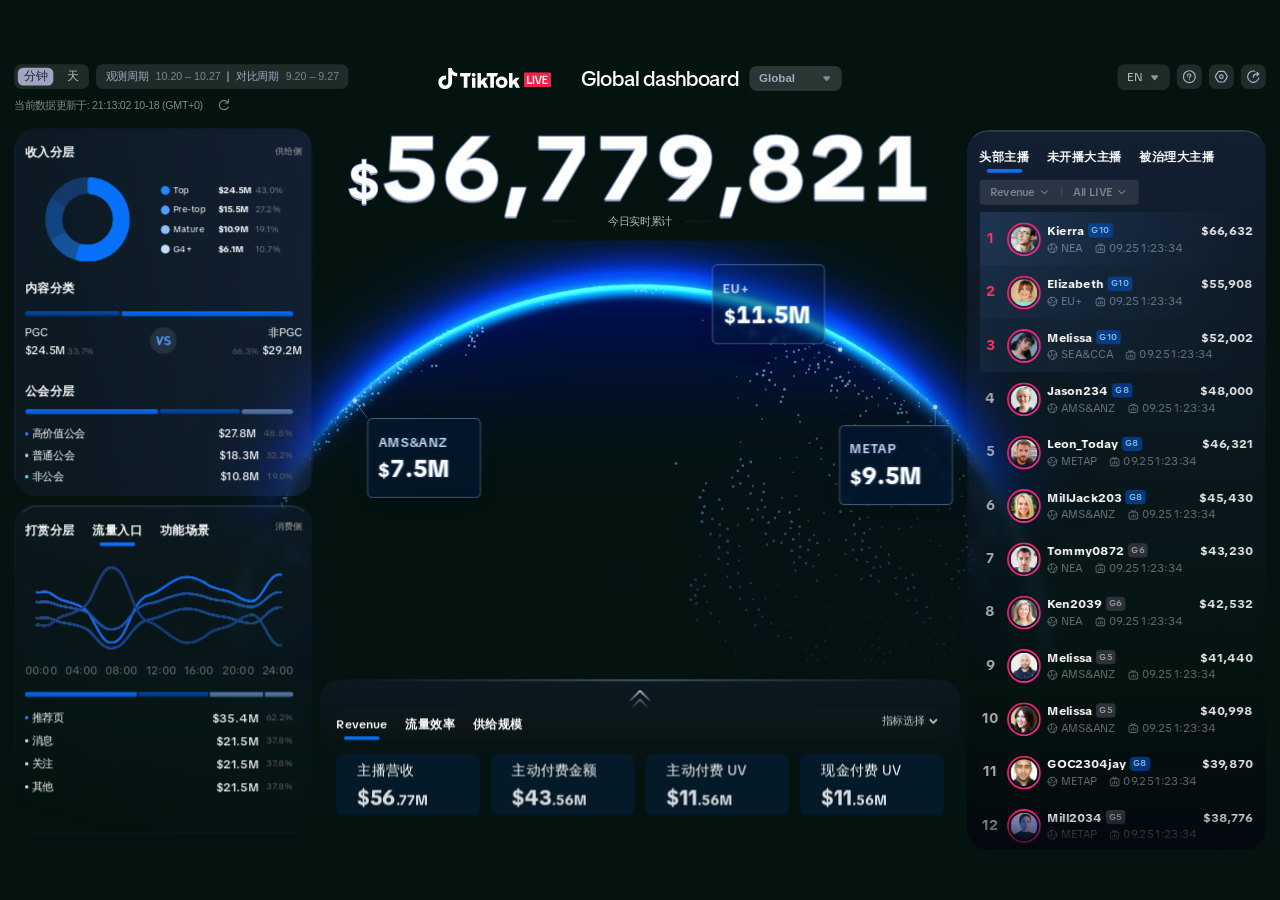
==== index.html @ e57d12c2 "Synchronize globe reveal and animate live demo revenue" ====
<!doctype html>
<html lang="zh-CN">
<head>
<meta charset="utf-8"><meta name="viewport" content="width=device-width, initial-scale=1">
<meta name="theme-color" content="#060613">
<title>TikTok LIVE · Global dashboard</title>
<link rel="icon" href="data:,">
<link rel="stylesheet" href="dashboard.css?v=20261103-synced-revenue">
<script src="dashboard.js?v=20261103-synced-revenue" type="module"></script>
</head>
<body>
<main class="dashboard" id="dashboard" aria-label="TikTok LIVE 全球数据看板">
<header class="header">
<div class="date-tools">
<div class="period-tools"><div class="period-toggle"><button id="minute-mode" aria-pressed="true">分钟</button><button id="day-mode" aria-pressed="false">天</button></div><button class="date-control" id="date-control" aria-haspopup="dialog"><span>观测周期</span><span id="date-label">10.20 – 10.27</span><i></i><span>对比周期</span><span>9.20 – 9.27</span></button></div>
<div class="update-line"><span id="update-time">当前数据更新于: 21:13:02 10-18 (GMT+0)</span><button class="icon-button tiny" id="refresh-data" aria-label="刷新数据"><span class="refresh-glyph" aria-hidden="true"></span></button></div>
</div>
<div class="headline">
<div class="brand-line"><div class="brand" aria-label="TikTok LIVE"><img src="assets/figma-nov02/new-39-302-46440.svg" alt="" class="tiktok-logo" ><img src="assets/figma-nov02/new-39-302-3f782.svg" alt="" class="live-logo" ></div><i class="brand-divider"></i><h1>Global dashboard</h1><label class="region-select"><select id="region-select" aria-label="选择区域"><option>Global</option><option>AMS&ANZ</option><option>EU+</option><option>METAP</option><option>NEA</option><option>SEA&CCA</option></select><img src="assets/figma/1-608-21f97.svg" alt="" class="" ></label></div>
<div class="total" aria-label="总营收 56,779,450 美元"><span>$</span><strong data-total="56779450">0</strong></div><div class="realtime-caption"><img src="assets/figma-nov02/new-39-302-7f5d8.svg" alt=""><span>今日实时累计</span><img src="assets/figma-nov02/new-39-302-db8d5.svg" alt=""></div>
</div>
<div class="utility-tools"><button class="language-control" id="language" aria-label="切换语言">EN <img src="assets/figma-nov02/new-39-3369-b4bae.svg" alt=""></button><button class="icon-button" id="help" aria-label="查看看板说明"><img src="assets/figma-nov03/2cccf.svg" alt="" class="" ></button><button class="icon-button" id="share" aria-label="复制看板链接"><img src="assets/figma-nov03/46aab.svg" alt="" class="" ></button><button class="icon-button" id="settings" aria-label="地球显示设置"><img src="assets/figma-nov03/266c3.svg" alt="" class="" ></button></div>
</header>
<div class="dashboard-grid">
<aside class="left-column" aria-label="分层分析">
<section class="panel supply-panel" data-node-id="1:1076"><span class="side-note">供给侧</span><h2>收入分层</h2><div class="income-chart"><div class="ring"><img src="assets/figma-nov03/a31c9.svg" alt="" class="" ></div><div class="categories"><div class="category"><i style="background:#2388ff"></i><span>Top</span><strong>$24.5M</strong><span>43.0%</span></div><div class="category"><i style="background:#4e9fff"></i><span>Pre-top</span><strong>$15.5M</strong><span>27.2%</span></div><div class="category"><i style="background:#8dc1ff"></i><span>Mature</span><strong>$10.9M</strong><span>19.1%</span></div><div class="category"><i style="background:#c3ddff"></i><span>G4+</span><strong>$6.1M</strong><span>10.7%</span></div></div></div>
<div class="content-breakdown"><h2>内容分类</h2><div class="segmented content-bar"><i></i><i></i></div><div class="comparison"><div><span>PGC</span><p>$24.5M <small>33.7%</small></p></div><img src="assets/figma-nov03/6683d.svg" alt="" class="" ><div><span>非PGC</span><p><small>66.3%</small> $29.2M</p></div></div></div>
<div class="guild-breakdown"><h2>公会分层</h2><div class="segmented guild-bar"><i></i><i></i><i></i></div><div class="guild-stats"><div class="stat-row"><span><img src="assets/figma-nov03/e75fb.svg" alt="" class="" >高价值公会</span><span class="stat-value">$27.8M<small>48.8%</small></span></div><div class="stat-row"><span><img src="assets/figma-nov03/9993c.svg" alt="" class="" >普通公会</span><span class="stat-value">$18.3M<small>32.2%</small></span></div><div class="stat-row"><span><img src="assets/figma-nov03/f47e8.svg" alt="" class="" >非公会</span><span class="stat-value">$10.8M<small>19.0%</small></span></div></div></div>
</section>
<section class="panel traffic-panel" data-node-id="1:1285"><span class="side-note">消费侧</span><div class="tabs traffic-tabs" role="tablist" aria-label="消费分析"><button role="tab" aria-selected="false" data-traffic="0">打赏分层</button><button role="tab" aria-selected="true" data-traffic="1">流量入口</button><button role="tab" aria-selected="false" data-traffic="2">功能场景</button></div>
<div class="traffic-chart" aria-label="24小时流量趋势图"><div class="graph" id="graph">
<img src="assets/figma-nov02/new-39-1814-03d12.svg" alt="" class="grid-line" style="left:0px;top:.18px"><img src="assets/figma-nov02/new-39-1814-03d12.svg" alt="" class="grid-line" style="left:46.48px;top:.18px"><img src="assets/figma-nov02/new-39-1814-03d12.svg" alt="" class="grid-line" style="left:92.57px;top:.18px"><img src="assets/figma-nov02/new-39-1814-03d12.svg" alt="" class="grid-line" style="left:139.02px;top:.18px"><img src="assets/figma-nov02/new-39-1814-03d12.svg" alt="" class="grid-line" style="left:185.51px;top:.18px"><img src="assets/figma-nov02/new-39-1814-03d12.svg" alt="" class="grid-line" style="left:231.55px;top:.18px"><img src="assets/figma-nov02/new-39-1814-03d12.svg" alt="" class="grid-line" style="left:277.76px;top:.18px">
<img src="assets/figma-nov02/new-39-1814-a35b5.svg" alt="" class="grid-line" style="left:.14px;top:99.35px"><img src="assets/figma-nov02/new-39-1814-38b4b.svg" alt="" class="grid-line" style="left:.30px;top:-.24px"><img src="assets/figma-nov02/new-39-1814-e1948.svg" alt="" class="grid-line" style="left:.19px;top:99.29px"><img src="assets/figma-nov02/new-39-1814-1f221.svg" alt="" class="grid-line" style="left:-.24px;top:.2px">
<img src="assets/figma-nov03/6ed51.svg" alt="" class="graph-line line-one" ><img src="assets/figma-nov03/38daf.svg" alt="" class="graph-line line-two" ><img src="assets/figma-nov03/3bfc9.svg" alt="" class="graph-line line-three" ><img src="assets/figma-nov03/fe7cb.svg" alt="" class="graph-line line-four" >
</div><div class="timeline"><span>00:00</span><span>04:00</span><span>08:00</span><span>12:00</span><span>16:00</span><span>20:00</span><span>24:00</span></div></div>
<div class="segmented traffic-bar"><i></i><i></i><i></i><i></i></div><div class="traffic-stats" id="traffic-stats"><div class="stat-row"><span><img src="assets/figma-nov03/e75fb.svg" alt="" class="" >推荐页</span><span class="stat-value">$35.4M<small>62.2%</small></span></div><div class="stat-row"><span><img src="assets/figma-nov03/e396d.svg" alt="" class="" >消息</span><span class="stat-value">$21.5M<small>37.8%</small></span></div><div class="stat-row"><span><img src="assets/figma-nov03/e396d.svg" alt="" class="" >关注</span><span class="stat-value">$21.5M<small>37.8%</small></span></div><div class="stat-row"><span><img src="assets/figma-nov03/11b53.svg" alt="" class="" >其他</span><span class="stat-value">$21.5M<small>37.8%</small></span></div></div>
</section>
</aside>
<section class="center-column" aria-label="全球区域概览">
<div class="earth-stage"><iframe class="earth-frame" src="./earth-demo/demo.html?embed=dashboard&amp;v=20261103-synced-revenue" title="互动地球：悬停放大颗粒，拖动旋转，滚轮缩放，双击复位" loading="eager"></iframe></div>
<div class="region-panels" aria-label="地区营收"><svg class="region-guides" width="720" height="620" aria-hidden="true"></svg><button class="region-card" data-region="AMS&ANZ" aria-label="查看 AMS&ANZ 区域" aria-pressed="false" style="visibility:hidden;opacity:0"><span>AMS&ANZ</span><strong><small>$</small>7.5M</strong></button><button class="region-card" data-region="EU+" aria-label="查看 EU+ 区域" aria-pressed="false" style="visibility:hidden;opacity:0"><span>EU+</span><strong><small>$</small>11.5M</strong></button><button class="region-card" data-region="METAP" aria-label="查看 METAP 区域" aria-pressed="false" style="visibility:hidden;opacity:0"><span>METAP</span><strong><small>$</small>9.5M</strong></button><button class="region-card" data-region="NEA" aria-label="查看 NEA 区域" aria-pressed="false" style="visibility:hidden;opacity:0"><span>NEA</span><strong><small>$</small>10.5M</strong></button><button class="region-card" data-region="SEA&CCA" aria-label="查看 SEA&CCA 区域" aria-pressed="false" style="visibility:hidden;opacity:0"><span>SEA&CCA</span><strong><small>$</small>19.5M</strong></button></div>
<button class="expand-metrics" id="expand-metrics" aria-label="展开或收起指标" disabled aria-hidden="true"><img src="assets/figma-nov03/62e5d.svg" alt="" class="" ></button>
<section class="panel metrics-panel" data-node-id="1:2023"><div class="tabs metric-tabs" role="tablist" aria-label="核心指标"><button role="tab" aria-selected="true" data-metric="0">Revenue</button><button role="tab" aria-selected="false" data-metric="1">流量效率</button><button role="tab" aria-selected="false" data-metric="2">供给规模</button><select class="metric-picker" id="metric-picker" aria-label="指标选择"><option value="" selected disabled>指标选择</option><option value="0">Revenue</option><option value="1">流量效率</option><option value="2">供给规模</option></select></div><div class="metric-cards" id="metric-cards"></div></section>
</section>
<aside class="panel ranking-panel" aria-label="主播排行榜" data-node-id="1:664">
<div class="tabs ranking-tabs" role="tablist" aria-label="主播榜单"><button role="tab" aria-selected="true" data-ranking="0">头部主播</button><button role="tab" aria-selected="false" data-ranking="1">未开播大主播</button><button role="tab" aria-selected="false" data-ranking="2">被治理大主播</button></div>
<div class="ranking-filters"><label><select id="sort-select" aria-label="榜单排序"><option value="revenue">Revenue</option><option value="name">Name</option></select><img src="assets/figma/1-664-fbbeb.svg" alt="" class="" ></label><i></i><label><select id="live-select" aria-label="直播筛选"><option value="all">All LIVE</option><option value="nea">NEA</option><option value="eu">EU+</option></select><img src="assets/figma/1-664-fbbeb.svg" alt="" class="" ></label></div>
<div id="ranking-list" class="ranking-list"></div>
<nav class="pagination" aria-label="榜单分页"><span>共10页</span><button id="previous-page" aria-label="上一页"><img src="assets/figma/1-664-642f0.svg" alt="" class="" ></button><button data-page="1" aria-current="page">1</button><button data-page="2">2</button><span>...</span><button data-page="10">10</button><button id="next-page" aria-label="下一页"><img src="assets/figma/1-664-7ef53.svg" alt="" class="" ></button></nav>
</aside>
</div>
</main><dialog id="settings-dialog"><div class="dialog-heading"><h2>地球显示</h2><button data-close aria-label="关闭">×</button></div><label class="setting-row">保留轻薄云层<input type="checkbox" id="cloud-toggle"></label><label class="setting-row">自动旋转<input type="checkbox" id="spin-toggle" checked></label></dialog>
<dialog id="date-dialog"><form id="date-form"><div class="dialog-heading"><h2>选择日期</h2><button type="button" data-close aria-label="关闭">×</button></div><label>开始日期<input id="date-start" type="date" required></label><label>结束日期<input id="date-end" type="date" required></label><p id="date-error" role="alert"></p><div class="dialog-actions"><button type="button" id="today">Today</button><button type="submit">应用</button></div></form></dialog>
<dialog id="help-dialog"><div class="dialog-heading"><h2>Global dashboard</h2><button data-close aria-label="关闭">×</button></div><p>查看全球及各区域的营收、供给和消费分层数据。</p><p>可切换区域、日期、分析标签和主播榜单。中央地球支持拖动旋转、滚轮缩放，双击可复位。</p><p class="muted">当前为 Figma 演示数据。</p></dialog>
<div id="toast" role="status" aria-live="polite"></div>
</body></html>
---- dashboard.css ----
@font-face{font-family:TikTok;src:url('./assets/fonts/TikTokSans.ttf') format('truetype');font-weight:100 900;font-display:swap}
:root{color-scheme:dark;--bg:#060613;--text:#fff;--muted:rgba(255,255,255,.4);--blue:#2388ff;--accent:#9eccff;--panel-border:rgba(74,91,188,.35)}
*{box-sizing:border-box}body{margin:0;background:var(--bg);color:var(--text);font-family:TikTok,'PingFang SC',sans-serif;-webkit-font-smoothing:antialiased;overflow:hidden}button,select,input{font:inherit}button{border:0;padding:0;color:inherit;background:none;cursor:pointer}button,select{touch-action:manipulation}button:focus-visible,select:focus-visible,input:focus-visible{outline:2px solid var(--accent);outline-offset:4px}button:hover{filter:brightness(1.16)}img{display:block;max-width:none}h1,h2,p{margin:0}h2{font-family:'PingFang SC',sans-serif;font-size:14px;font-weight:600;line-height:28px}small{font-weight:400}.dashboard{position:absolute;width:1440px;height:900px;overflow:clip;transform-origin:top left;background:var(--bg)}
.light-rays{position:absolute;width:940px;height:607.952px;top:0;left:0;opacity:.3;filter:drop-shadow(0 2.139px 1.069px #0004);pointer-events:none;transform:scaleX(-1);transform-origin:470px center}.light-ellipse{position:absolute}.ellipse-one{left:-50.57px;top:-496.12px}.ellipse-two{left:339.93px;top:-407.77px}.ray-rotation{position:absolute;left:-426.65px;top:-2115.78px;width:3014.922px;height:3143.013px;display:flex;align-items:center;justify-content:center;mix-blend-mode:plus-lighter}.ray-star{width:2324.653px;height:2581.951px;transform:rotate(24.39deg)}.noise{position:absolute;inset:0;mix-blend-mode:soft-light;opacity:.4292;background:url('./assets/figma/1-573-a6f9c.png') 0 0/670.356px 223.452px}
.header{height:90px;position:relative;z-index:2}.date-tools{position:absolute;left:16px;top:16px;width:243px}.date-control{display:flex;align-items:center;gap:8px;background:#ffffff1a;border-radius:8px;padding:6px 11px;font-size:13px;line-height:16px;height:28px;font-family:'PingFang SC',sans-serif;font-weight:600}.date-control i{height:12px;width:1px;background:#b8c0cc}.update-line{display:flex;gap:4px;align-items:center;margin-top:8px;font-family:'PingFang SC',sans-serif;font-size:12px;color:var(--muted);height:20px;white-space:nowrap}.update-line>span{width:225px;letter-spacing:-.35px}.icon-button{display:grid;place-items:center;padding:6px;border-radius:8px;width:28px;height:28px;background:#0000000d}.icon-button.tiny{padding:0;width:14px;height:14px}.utility-tools{position:absolute;right:16px;top:16px;display:flex;gap:8px}.headline{position:absolute;left:423px;top:16px;width:594px}.brand-line{height:31px;display:flex;align-items:center;justify-content:center;gap:16px}.brand{position:relative;width:127.43px;height:24px;flex:none}.tiktok-logo{position:absolute;left:0;top:0}.live-logo{position:absolute;left:95.85px;top:5.94px}.brand-divider{height:20px;width:1px;background:#1d232e14}.brand-line h1{font-size:24px;letter-spacing:-.72px;font-weight:500;line-height:31px;white-space:nowrap}.region-select{position:relative;margin-left:-4px;height:28px;min-width:82px;background:#ffffff26;border-radius:8px}.region-select select{padding:6px 28px 6px 11px;width:100%;height:28px;color:#d8dcffb3;border:0;border-radius:8px;font-family:'PingFang SC',sans-serif;font-size:13px;font-weight:600;appearance:none;background:none;cursor:pointer}.region-select img{position:absolute;right:11px;top:8px;pointer-events:none}.region-select option,.ranking-filters option{background:#172039;color:white}.total{margin-top:27px;height:94px;display:flex;align-items:baseline;justify-content:center;white-space:nowrap;font-weight:750;letter-spacing:2px;line-height:112px;text-shadow:0 2px 0 #949fc5;-webkit-text-stroke:1.8px #617ec8;paint-order:stroke fill}.total>span{font-size:56px}.total strong{font-size:100px;font-weight:750}
.dashboard-grid{display:grid;grid-template-columns:336px 720px 336px;gap:8px;margin:0 16px;height:794px;position:relative;z-index:1}.left-column{display:flex;flex-direction:column;gap:8px;height:794px}.panel{border:2px solid var(--panel-border);border-radius:24px;background:linear-gradient(193.748deg,rgba(74,121,188,.2) 1.5384%,rgba(29,29,29,0) 101.3%);position:relative}.supply-panel{height:414px;flex:none;padding:10px}.side-note{position:absolute;right:10px;top:15px;font-family:'PingFang SC',sans-serif;font-size:10px;line-height:17px;color:#a5a5a5}.income-chart{height:102px;margin-top:12px;display:flex;align-items:center;justify-content:space-between;padding-left:20px;width:302px}.ring{width:102px;height:102px;display:grid;place-items:center}.categories{width:149px;display:flex;flex-direction:column;gap:10px}.category{display:flex;align-items:center;gap:4px;font-family:TikTok,sans-serif;font-size:10px;line-height:12px;color:#6d758f;white-space:nowrap}.category i{width:10px;height:10px;flex:none;border-radius:50%}.category>span:first-of-type{width:46px}.category strong{color:#fff;font-weight:700;width:38px;letter-spacing:-.1px}.content-breakdown{margin-top:12px;padding-bottom:12px}.segmented{height:6px;display:flex;gap:2px;overflow:hidden;border-radius:24px;width:302px}.segmented i{display:block;height:6px;flex:1}.content-bar{margin-top:12px}.content-bar i:first-child{flex:none;width:107px;background:linear-gradient(#c3ddff,#8dc1ff);box-shadow:inset 3px -2px 12.4px #ffffff5e;border-radius:24px}.content-bar i:last-child,.guild-bar i:first-child,.traffic-bar i:first-child{background:linear-gradient(#4e9fff,#2388ff)}.comparison{display:flex;justify-content:space-between;align-items:flex-start;margin-top:12px;font-family:'PingFang SC',sans-serif;font-size:12px;line-height:12px}.comparison>div:last-child{text-align:right}.comparison p{margin-top:8px;font-family:TikTok,sans-serif;font-weight:500}.comparison small{color:#5e5f66;font-size:10px}.comparison img{margin-top:0}.guild-breakdown{margin-top:12px}.guild-bar{margin-top:8px;mask-image:url('./assets/figma/1-1075-1b35f.svg');mask-repeat:no-repeat;mask-size:302px 6px}.guild-bar i{border-radius:16px}.guild-bar i:first-child{flex:none;width:150px}.guild-bar i:nth-child(2){flex:none;width:90px;background:#8dc1ff}.guild-bar i:last-child{background:linear-gradient(#c3ddff,#8dc1ff);box-shadow:inset 3px -2px 12.4px #ffffff5e}.guild-stats{margin-top:12px;display:flex;flex-direction:column;gap:12px;padding:4px 0}.stat-row{width:302px;display:flex;align-items:center;justify-content:space-between;font-size:12px;line-height:12px;font-family:'PingFang SC',sans-serif}.stat-row>span:first-child{display:flex;gap:4px;align-items:center}.stat-value{display:flex;align-items:center;gap:8px;font-family:TikTok,sans-serif;font-weight:500}.stat-value small{font-size:10px;line-height:10px;color:#5e5f66;min-width:31px;text-align:right}
.traffic-panel{flex:1;padding:10px;min-height:0}.tabs{display:flex;gap:20px;align-items:flex-start;height:36px}.tabs button{height:36px;position:relative;white-space:nowrap;font-family:'PingFang SC',sans-serif;font-size:14px;line-height:28px;font-weight:600}.tabs button[aria-selected=true]:after{content:'';position:absolute;bottom:0;height:4px;width:40px;border-radius:2px;background:#9eccff;left:50%;transform:translateX(-50%)}.traffic-chart{padding-top:20px;width:302px}.graph{position:relative;margin:0 12px;width:278px;height:100px}.graph img{position:absolute}.grid-line{opacity:.1}.line-one{left:-.31px;top:11px}.line-two{left:-.4px;top:31px}.line-three{left:-.4px;top:48px}.line-four{left:-.39px;top:3px;transform:scaleY(-1)}.timeline{display:flex;justify-content:space-between;margin-top:12px;font-size:12px;line-height:16px;color:#9c907f}.traffic-bar{margin-top:16px}.traffic-bar i:first-child{flex:none;width:126px}.traffic-bar i:nth-child(2){flex:none;width:78px;background:url('./assets/figma/1-1075-dd088.png') center/cover;box-shadow:inset 3px -2px 12.4px #ffffff5e}.traffic-bar i:nth-child(3){flex:none;width:60px;background:linear-gradient(#c3ddff,#8dc1ff)}.traffic-bar i:last-child{background:linear-gradient(#d5cdf6,#cdc4f4)}.traffic-stats{margin-top:12px;padding:4px 0;display:flex;flex-direction:column;gap:12px}.traffic-stats .stat-row{line-height:14px}.traffic-stats .stat-value{font-size:14px}
.center-column{position:relative;height:810px}
.earth-stage{position:absolute;inset:0 0 auto;height:607px;overflow:clip;isolation:isolate}
.earth-frame{position:absolute;left:-40px;top:44px;width:800px;height:760px;border:0;background:transparent;color-scheme:normal;mask-image:linear-gradient(180deg,#000 0%,#000 40%,rgba(0,0,0,.7) 54%,transparent 72%);-webkit-mask-image:linear-gradient(180deg,#000 0%,#000 40%,rgba(0,0,0,.7) 54%,transparent 72%)}
.expand-metrics{position:absolute;top:578px;left:348px;width:24px;height:24px;display:grid;place-items:center}.metrics-panel{position:absolute;left:0;top:607px;width:720px;height:203px;padding:24px 16px;background:rgba(29,29,29,.2);border-color:transparent;backdrop-filter:blur(6px);transition:height .2s,top .2s}/* Figma 1:2023: two linear gradient strokes, fading towards the bottom. */
.metrics-panel::before{content:'';position:absolute;inset:-2px;border-radius:inherit;padding:2px;background:linear-gradient(180deg,rgba(143,118,244,.2),rgba(143,118,244,0)),linear-gradient(174.4deg,rgba(74,121,188,.4) .718%,rgba(160,118,244,0) 74.186%);-webkit-mask:linear-gradient(#fff 0 0) content-box,linear-gradient(#fff 0 0);-webkit-mask-composite:xor;mask:linear-gradient(#fff 0 0) content-box,linear-gradient(#fff 0 0);mask-composite:exclude;pointer-events:none}
.metric-tabs{justify-content:center;gap:20px}.metric-tabs button:first-child{font-family:TikTok,sans-serif;font-weight:600}.metric-cards{display:grid;grid-template-columns:repeat(4,1fr);gap:12px;margin-top:12px}.metric-card{background:rgba(7,91,251,.1);border-radius:8px;height:69px;display:flex;flex-direction:column;gap:8px;padding:8px 24px;white-space:nowrap}.metric-label{font-size:16px;line-height:21px}.metric-value{font-weight:750;font-size:24px;line-height:24px;color:#ffffffd9}.metric-value small{font-size:16px;font-weight:750}.metrics-panel.expanded{top:503px;height:307px}.metrics-panel.expanded .metric-cards{grid-template-columns:repeat(2,1fr)}.center-column:has(.expanded) .expand-metrics{top:474px;transform:rotate(180deg)}
.ranking-panel{padding:14px;height:794px;border-color:var(--panel-border);background:linear-gradient(191.134deg,rgba(74,121,188,.2) .71195%,rgba(29,29,29,0) 96.166%);backdrop-filter:blur(6px)}.ranking-tabs{gap:20px}.ranking-filters{display:flex;align-items:center;background:rgba(35,136,255,.2);border-radius:4px;margin-top:8px;width:max-content;height:28px;padding:4px 12px;gap:12px}.ranking-filters label{position:relative;display:flex;align-items:center}.ranking-filters select{border:0;background:none;appearance:none;padding:0 18px 0 0;color:var(--muted);font-size:12px;font-weight:600;line-height:16px;height:20px;cursor:pointer}.ranking-filters label img{position:absolute;right:0;pointer-events:none;transform:rotate(90deg)}.ranking-filters>i{width:1px;height:12px;background:#ffffff26}.ranking-list{height:660px;margin-top:8px;overflow:hidden;border-radius:4px 0 0 0}.creator-row{height:60px;display:flex;align-items:center;gap:8px;position:relative;width:304px;text-align:left}.creator-row:nth-child(1){background:linear-gradient(90deg,rgba(74,121,188,.32),rgba(74,121,188,.25) 23.258%,rgba(74,121,188,0))}
.creator-row:nth-child(2){background:linear-gradient(90deg,rgba(74,121,188,.22),rgba(74,121,188,.17) 23.258%,rgba(74,121,188,0))}
.creator-row:nth-child(3){background:linear-gradient(90deg,rgba(74,121,188,.12),rgba(74,121,188,.09) 23.258%,rgba(74,121,188,0))}.creator-row:hover{background-color:#4a79bc15}.rank{width:24px;flex:none;text-align:center;font-size:16px;line-height:22px;font-weight:700;color:#a7b1c7}.creator-row:nth-child(-n+3) .rank{color:#fe2c55}.avatar{width:36px;height:36px;border-radius:50%;object-fit:cover;flex:none}.creator-info{flex:1;min-width:0}.creator-top{height:20px;display:flex;justify-content:space-between;gap:4px;align-items:center}.creator-name{display:flex;gap:4px;align-items:center;font-size:14px;font-weight:700;line-height:20px}.grade{background:#cde7fe;color:#0061d8;border-radius:4px;font-size:10px;font-weight:500;line-height:16px;padding:0 4px}.creator-revenue{font-size:14px;font-weight:700;line-height:20px;color:var(--muted);letter-spacing:.11px}.creator-meta{display:flex;align-items:center;gap:4px;margin-top:2px;font-size:12px;line-height:16px;color:var(--muted);white-space:nowrap}.creator-meta .live-icon{margin-left:10px}.pagination{display:flex;align-items:center;justify-content:flex-end;gap:8px;height:28px;margin-top:10px;font-size:14px;color:var(--muted);white-space:nowrap}.pagination>span:first-child{margin-right:0}.pagination>button,.pagination>span:not(:first-child){width:32px;height:28px;display:grid;place-items:center}.pagination>button[aria-current=page]{color:#1684ff;font-weight:700}.pagination>button:disabled{opacity:.35;cursor:default}
dialog{border:1px solid #4a79bc80;border-radius:20px;padding:24px;background:#10182b;color:#fff;width:400px;box-shadow:0 20px 100px #0009;font-size:14px}dialog::backdrop{background:#02030aaa;backdrop-filter:blur(8px)}.dialog-heading{display:flex;justify-content:space-between;align-items:center;margin-bottom:20px}.dialog-heading h2{font-size:20px}.dialog-heading button{font-size:28px;color:#ffffff80}.dialog-heading~p{line-height:1.8;margin-top:12px}.muted{color:var(--muted)}#date-form>label{display:flex;align-items:center;justify-content:space-between;margin:16px 0}input[type=date]{background:#ffffff0d;border:1px solid #ffffff20;border-radius:8px;padding:8px;color:#fff}.dialog-actions{display:flex;justify-content:flex-end;gap:12px;margin-top:24px}.dialog-actions button{border-radius:8px;padding:8px 18px;background:#ffffff12}.dialog-actions button[type=submit]{background:#2388ff}#date-error{color:#fe6685;font-size:12px}#toast{position:fixed;bottom:24px;left:50%;transform:translate(-50%,10px);background:#1c2a45;border:1px solid #4a79bc80;border-radius:12px;padding:12px 20px;font-size:14px;opacity:0;pointer-events:none;transition:.2s;z-index:20}#toast.visible{opacity:1;transform:translate(-50%,0)}@media(prefers-reduced-motion:reduce){*{transition:none!important}}
/* TikTok Text in the source is slightly wider than the bundled TikTok Sans. */
.total{margin-top:24px;font-weight:700;font-variation-settings:'wdth' 107,'wght' 700}
.total strong{font-weight:700}
.ring img{transform:translate(-1px,-1px)}
.guild-bar{margin-top:7px}

.region-panels{position:absolute;inset:0 0 auto;height:607px;pointer-events:none}
.region-card{position:absolute;pointer-events:auto;display:flex;flex-direction:column;justify-content:center;gap:6px;width:127.5px;height:90px;padding:14px 10px;text-align:left;border:1px solid rgba(125,173,224,.38);border-radius:7px;background:linear-gradient(135deg,rgba(9,38,73,.58),rgba(4,23,49,.72));backdrop-filter:blur(5px) saturate(1.2);box-shadow:inset 0 0 0 1px rgba(132,180,255,.035),0 4px 20px rgba(0,5,22,.14)}
.region-card>span{color:#d7eaff;font-size:15px;line-height:20px;font-weight:600;white-space:nowrap;text-shadow:0 0 8px rgba(113,176,255,.2)}
.region-card strong{font-size:27px;line-height:29px;font-weight:750;letter-spacing:-.4px;white-space:nowrap;text-shadow:0 0 12px rgba(129,194,255,.15)}
.region-card strong small{font-size:23px;font-weight:750}
.region-card:hover{border-color:rgba(160,204,255,.75);background-color:rgba(29,59,95,.35)}
.region-card[aria-pressed=true]{border-color:#99c4f0;box-shadow:0 0 20px rgba(87,151,246,.13),inset 0 0 20px rgba(90,158,255,.06)}

/* The centre sequence starts only after all globe textures are ready. */
/* No opaque placeholder: the actual globe fades in from transparency. */
.total>span,.total>strong{opacity:var(--entry-opacity,0);transform:translateY(var(--entry-shift,10px));filter:blur(var(--entry-blur,5px));font-variant-numeric:normal}
.region-card strong{font-variant-numeric:tabular-nums}

/* Side and bottom panels share the globe's entry clock. */
.left-column>.panel,.ranking-panel,.metrics-panel{opacity:var(--panel-opacity,0);transform:translateY(var(--panel-shift,10px))}
/* Show a faint blue limb promptly while the full globe is being prepared. */
.earth-stage::after{content:'';position:absolute;left:36px;top:118px;width:648px;height:648px;border-radius:50%;border:1px solid rgba(28,129,255,.72);box-shadow:0 0 17px 3px rgba(17,102,255,.38),inset 0 0 12px rgba(24,123,255,.28);mask-image:linear-gradient(#000 25%,transparent 75%);pointer-events:none;animation:prewarm-limb .55s .12s ease-out both}
@keyframes prewarm-limb{from{opacity:0}to{opacity:calc(var(--placeholder-opacity,1)*.08)}}
@media(prefers-reduced-motion:reduce){.earth-stage::after{animation:none;opacity:0}}

/* Dark-theme corrections for the left-side dashboard panels. */
#refresh-data{color:inherit;background:transparent}
.refresh-glyph{display:block;width:14px;height:14px;background:currentColor;-webkit-mask:url('./assets/figma/refresh-mask.svg') center/14px 14px no-repeat;mask:url('./assets/figma/refresh-mask.svg') center/14px 14px no-repeat}
.supply-panel,.traffic-panel{background:none}

.earth-frame{opacity:var(--globe-opacity,0)}
.expand-metrics{opacity:var(--arrow-opacity,0)}
.expand-metrics:disabled{pointer-events:none}

/* Figma 39:245 — cyan / rose particle dashboard, November revision. */
:root{--bg:#0d0c14;--blue:#07f7fb;--accent:#07f7fb;--panel-border:rgba(159,183,194,.14)}
.dashboard{background:radial-gradient(ellipse at 51% 58%,#08202d70,transparent 55%),#0d0c14}
.ambient-art{position:absolute;inset:0;overflow:hidden;pointer-events:none;background:radial-gradient(ellipse at 88% 68%,#e9005518,transparent 37%),radial-gradient(ellipse at 4% 78%,#004e5626,transparent 43%)}
.ambient-ribbon{position:absolute;width:2963px;height:2963px;left:-1467px;top:-2166px;transform:rotate(-32.98deg);opacity:.035;filter:blur(5px)}
.ambient-orb{position:absolute;width:575px;height:568px;left:1003px;top:442px;opacity:.03}
.header{height:78px}.dashboard-grid{height:794px}.date-tools{width:310px}.period-tools{display:flex;gap:8px;width:310px}.period-toggle{display:flex;gap:8px;background:#ffffff1a;border-radius:8px;padding:4px;height:28px;align-items:center}.period-toggle button{font-size:13px;width:28px;height:20px;color:#ffffffb3;border-radius:6px}.period-toggle button[aria-pressed=true]{background:white;color:#212434;width:40px}.date-control{font-size:12px;font-weight:400;gap:8px;white-space:nowrap}.update-line{color:#ffffffb3;opacity:.7}.utility-tools .icon-button{background:#ffffff1a}.language-control{background:#ffffff1a;display:flex;gap:8px;border-radius:8px;align-items:center;padding:6px 11px;font-size:13px;color:#ffffffb3}.language-control img{width:12px;height:12px}.utility-tools #settings{order:2}.utility-tools #share{order:3}
.total{margin-top:24px}.realtime-caption{display:flex;gap:15px;align-items:center;justify-content:center;font-size:12px;color:#ffffffb3;margin-top:12px;height:20px}.realtime-caption img{transform:rotate(90deg);width:1px;height:50px;margin:0 24px}.realtime-caption{opacity:var(--panel-opacity,1)}
.panel{border-color:var(--panel-border);background:linear-gradient(259deg,#00363933 3.76%,#78899000 180.57%);backdrop-filter:blur(6px)}
.supply-panel{height:414px}.traffic-panel{height:372px}.category{color:white}.category>span:last-child{color:#ffffff66}.category:nth-child(1) i{background:#07f7fb!important}.category:nth-child(2) i{background:#018d8f!important}.category:nth-child(3) i{background:#005455!important}.category:nth-child(4) i{background:#002a2a!important}.category strong{font-size:10px}.content-bar i:first-child{background:#018c8f;box-shadow:none}.content-bar i:last-child{background:linear-gradient(90deg,#07f7fb,#00bbd5)}.guild-bar i:first-child,.traffic-bar i:first-child{background:#07f7fb}.guild-bar i:nth-child(2){background:#018d8f}.guild-bar i:last-child{background:#005455;box-shadow:none}.traffic-bar i:nth-child(2){background:#018d8f;box-shadow:none}.traffic-bar i:nth-child(3){background:#40898c}.traffic-bar i:last-child{background:#002a2a}.tabs button[aria-selected=true]:after{background:#07f7fb}.timeline{color:#ffffff66}.line-four{transform:scaleY(-1)}
.center-column{height:810px}.earth-stage{height:810px;overflow:visible}.earth-frame{left:-32px;top:50px;width:800px;height:760px;mask-image:none;-webkit-mask-image:none}.earth-stage::after{display:none}.region-panels{display:none}
.metrics-panel{top:647px;height:149px;padding:12px;background:linear-gradient(220deg,#78899033 3.76%,#78899000 180.57%);border:2px solid var(--panel-border);z-index:5}.metrics-panel::before{display:none}.metric-tabs{justify-content:flex-start}.metric-cards{margin-top:16px}.metric-card{background:#001b164d;backdrop-filter:blur(8.5px)}.expand-metrics{top:661px;left:348px;z-index:6}.metrics-panel.expanded{top:503px;height:293px}.center-column:has(.expanded) .expand-metrics{top:517px}
.ranking-panel{margin-top:-6px;height:828px;padding:12px;background:linear-gradient(264deg,#78899033 3.76%,#78899000 180.57%);display:flex;flex-direction:column;gap:0;overflow:hidden}.ranking-filters{background:#ffffff1a}.ranking-list{height:724px;flex:none;margin-top:8px;mask-image:linear-gradient(#000 93%,transparent)}.creator-row{width:308px}.creator-row:nth-child(-n+3){background:none}.creator-revenue{color:#ffffffe6}.rank{color:#a7abb0}.grade{background:#07f7fb33;color:#07f7fb;font-weight:500}.grade.top{background:#f5267d33;color:#f5267d}.grade.neutral{background:#2e3238;color:#a7abb0}.avatar{padding:3px;background:#122a32;outline:2px solid #f5267d;outline-offset:-1px}.pagination{display:none}.setting-row{display:flex;justify-content:space-between;align-items:center;margin:20px 0}.setting-row input{accent-color:#07f7fb}

.avatar-frame{width:36px;height:37px;position:relative;flex:none}.avatar-frame .avatar{position:absolute;width:30px;height:30px;left:3px;top:4px;padding:0;outline:0;background:none}.avatar-ring{position:absolute;left:-1px;top:0;pointer-events:none}.category>span:first-of-type{font-size:10px}.realtime-caption{opacity:var(--panel-opacity,0)}

/* Figma 39:1803: the note stem behind the live globe completes the TikTok mark. */
.globe-signature{position:absolute;left:-125px;top:-679px;width:1918.763px;height:2220.044px;display:flex;align-items:center;justify-content:center;pointer-events:none;opacity:calc(var(--panel-opacity,0)*.18)}
.globe-signature-rotation{flex:none;transform:rotate(25deg)}
.globe-signature-mask{position:relative;width:1245.76px;height:1868.64px;clip-path:inset(14% 0 40% 51%)}
.globe-signature-mask img{width:1245.76px;height:1868.64px;object-fit:cover}


.globe-signature-shade{position:absolute;left:1050px;top:0;width:298px;height:129px;background:linear-gradient(186.28deg,#100c15 27.185%,#100c1500 89.867%);pointer-events:none;opacity:var(--panel-opacity,0)}

/* Figma 53:326 — deep green canvas and blue globe cap. */
:root{--bg:#051310;--blue:#096ff5;--accent:#096ff5;--panel-border:#9fb7c224}
.dashboard{background:var(--bg)}
.header{height:88px}.date-tools,.period-tools{width:382px}
.period-toggle button[aria-pressed=true]{background:#a0a4c1}
.date-control{color:#d8dcffb3}.date-control #date-label,.date-control span:last-child{color:#d8dcff80}
.total{margin-top:30px}
.dashboard-grid{height:812px}
.left-column,.ranking-panel{z-index:2}
.panel{border-color:transparent;background:linear-gradient(259deg,#4a55bc33 3.761%,#78899000 180.57%)}
.traffic-panel{background:linear-gradient(194.64deg,#4a55bc1a 5.33%,#78899000 95.76%)}
.category:nth-child(1) i{background:#2388ff!important}.category:nth-child(2) i{background:#4e9fff!important}.category:nth-child(3) i{background:#8dc1ff!important}.category:nth-child(4) i{background:#c3ddff!important}
.content-bar i:first-child,.guild-bar i:nth-child(2),.traffic-bar i:nth-child(2){background:linear-gradient(#0051bb,#002a60)}
.content-bar i:last-child,.guild-bar i:first-child,.traffic-bar i:first-child{background:linear-gradient(#0771fb,#0051bb)}
.guild-bar i:last-child,.traffic-bar i:nth-child(3),.traffic-bar i:last-child{background:linear-gradient(#547eaa,#3f5e87)}
.tabs button[aria-selected=true]:after{background:var(--accent)}
.earth-stage{height:620px;overflow:visible}
.earth-frame{left:-190px;top:126px;width:1100px;height:494px;clip-path:inset(0 0 0 0);mask-image:linear-gradient(#000 88%,transparent 100%)}
.region-panels{display:block;height:620px;z-index:3}
.region-card{padding:14px 11px;gap:5px;border-radius:6px;border:.75px solid #83a3d285;background:#031c4073;backdrop-filter:blur(2.5px)}
.region-card>span{color:#c9dcf6}.region-card strong{text-shadow:0 0 3px #78abff80}.region-card strong small{font-size:21px}
.region-guides{position:absolute;inset:0;overflow:visible;pointer-events:none}
.region-guides line{stroke:#83a3d2;stroke-width:1;stroke-opacity:.55}
.region-guides circle{fill:#a4d6ff;filter:drop-shadow(0 0 3px #409aff)}
.metrics-panel{top:620px;height:203px;padding:30px 16px 24px;background:linear-gradient(#4a55bc1a,#78899000 50.25%);border-color:transparent}
.metrics-panel::before{display:block;background:linear-gradient(90deg,transparent,#9fb7c270,transparent);mask:none;padding:0;inset:-2px 0 auto;height:2px}
.metric-tabs{background:#1d1d1d33;border-radius:24px;padding-right:4px}
.metric-card{background:#075bfb1a}
.expand-metrics{top:630px;left:348px}.center-column:has(.expanded) .expand-metrics{top:513px}
.metric-picker{margin-left:auto;align-self:flex-start;height:30px;color:#ffffffbf;background:transparent;border:0;font-size:12px;cursor:pointer}
.metric-picker option{background:#11212d;color:#fff}
.ranking-panel{margin-top:2px;height:810px;padding:12px 14px;background:linear-gradient(180deg,#4a55bc33,transparent 78%,#03040fa8);border:0}
.ranking-panel::before,.traffic-panel::before{content:'';position:absolute;inset:0;pointer-events:none;border-radius:inherit;border:2px solid transparent;border-top-color:#9fb7c230;mask-image:linear-gradient(#000,transparent 45%)}
.ranking-list{width:100%;height:724px}
.creator-row:nth-child(1){background:linear-gradient(90deg,#4a79bc40,transparent)}
.creator-row:nth-child(2){background:linear-gradient(90deg,#4a79bc2e,transparent)}
.creator-row:nth-child(3){background:linear-gradient(90deg,#4a79bc20,transparent)}
.creator-row:nth-child(-n+3) .rank{color:#ff3560}
.grade,.grade.top{color:#9eccff;background:#0051bb99}.grade.neutral{color:#a7abb0;background:#2e3238}

/* Keep the header and rolling revenue in sync with the globe reveal. */
.date-tools,.brand-line,.utility-tools{opacity:var(--panel-opacity,0);transform:translateY(var(--panel-shift,10px))}
.total>strong{font-variant-numeric:tabular-nums}
.total>strong>span{display:inline-block}
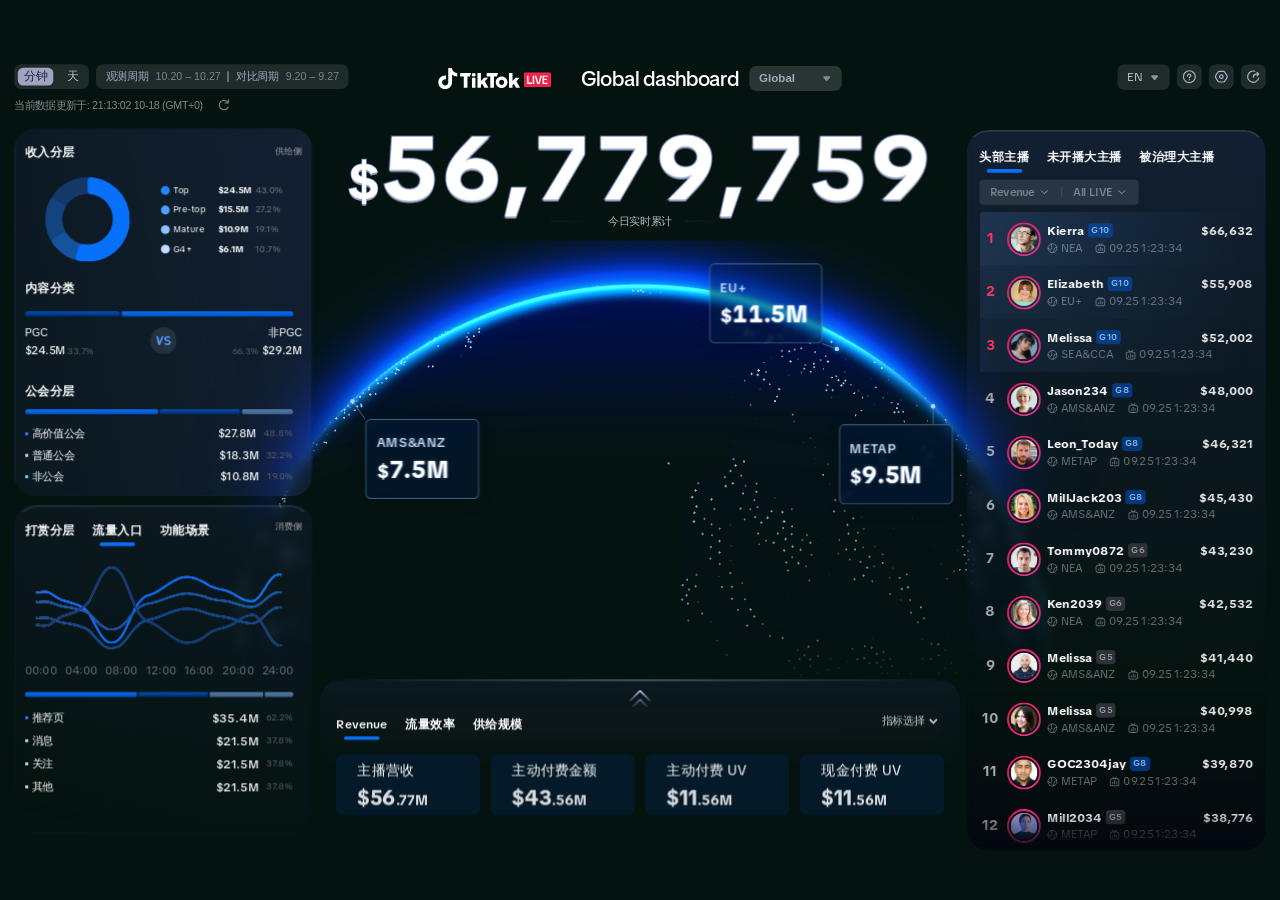
==== commit 111c75f2: "Give idle globe particles depth and soften the rim" ====
--- a/index.html
+++ b/index.html
@@ -5,8 +5,8 @@
 <meta name="theme-color" content="#060613">
 <title>TikTok LIVE · Global dashboard</title>
 <link rel="icon" href="data:,">
-<link rel="stylesheet" href="dashboard.css?v=20261103-synced-revenue">
-<script src="dashboard.js?v=20261103-synced-revenue" type="module"></script>
+<link rel="stylesheet" href="dashboard.css?v=20261103-particle-depth">
+<script src="dashboard.js?v=20261103-particle-depth" type="module"></script>
 </head>
 <body>
 <main class="dashboard" id="dashboard" aria-label="TikTok LIVE 全球数据看板">
@@ -37,7 +37,7 @@
 </section>
 </aside>
 <section class="center-column" aria-label="全球区域概览">
-<div class="earth-stage"><iframe class="earth-frame" src="./earth-demo/demo.html?embed=dashboard&amp;v=20261103-synced-revenue" title="互动地球：悬停放大颗粒，拖动旋转，滚轮缩放，双击复位" loading="eager"></iframe></div>
+<div class="earth-stage"><iframe class="earth-frame" src="./earth-demo/demo.html?embed=dashboard&amp;v=20261103-particle-depth" title="互动地球：悬停放大颗粒，拖动旋转，滚轮缩放，双击复位" loading="eager"></iframe></div>
 <div class="region-panels" aria-label="地区营收"><svg class="region-guides" width="720" height="620" aria-hidden="true"></svg><button class="region-card" data-region="AMS&ANZ" aria-label="查看 AMS&ANZ 区域" aria-pressed="false" style="visibility:hidden;opacity:0"><span>AMS&ANZ</span><strong><small>$</small>7.5M</strong></button><button class="region-card" data-region="EU+" aria-label="查看 EU+ 区域" aria-pressed="false" style="visibility:hidden;opacity:0"><span>EU+</span><strong><small>$</small>11.5M</strong></button><button class="region-card" data-region="METAP" aria-label="查看 METAP 区域" aria-pressed="false" style="visibility:hidden;opacity:0"><span>METAP</span><strong><small>$</small>9.5M</strong></button><button class="region-card" data-region="NEA" aria-label="查看 NEA 区域" aria-pressed="false" style="visibility:hidden;opacity:0"><span>NEA</span><strong><small>$</small>10.5M</strong></button><button class="region-card" data-region="SEA&CCA" aria-label="查看 SEA&CCA 区域" aria-pressed="false" style="visibility:hidden;opacity:0"><span>SEA&CCA</span><strong><small>$</small>19.5M</strong></button></div>
 <button class="expand-metrics" id="expand-metrics" aria-label="展开或收起指标" disabled aria-hidden="true"><img src="assets/figma-nov03/62e5d.svg" alt="" class="" ></button>
 <section class="panel metrics-panel" data-node-id="1:2023"><div class="tabs metric-tabs" role="tablist" aria-label="核心指标"><button role="tab" aria-selected="true" data-metric="0">Revenue</button><button role="tab" aria-selected="false" data-metric="1">流量效率</button><button role="tab" aria-selected="false" data-metric="2">供给规模</button><select class="metric-picker" id="metric-picker" aria-label="指标选择"><option value="" selected disabled>指标选择</option><option value="0">Revenue</option><option value="1">流量效率</option><option value="2">供给规模</option></select></div><div class="metric-cards" id="metric-cards"></div></section>
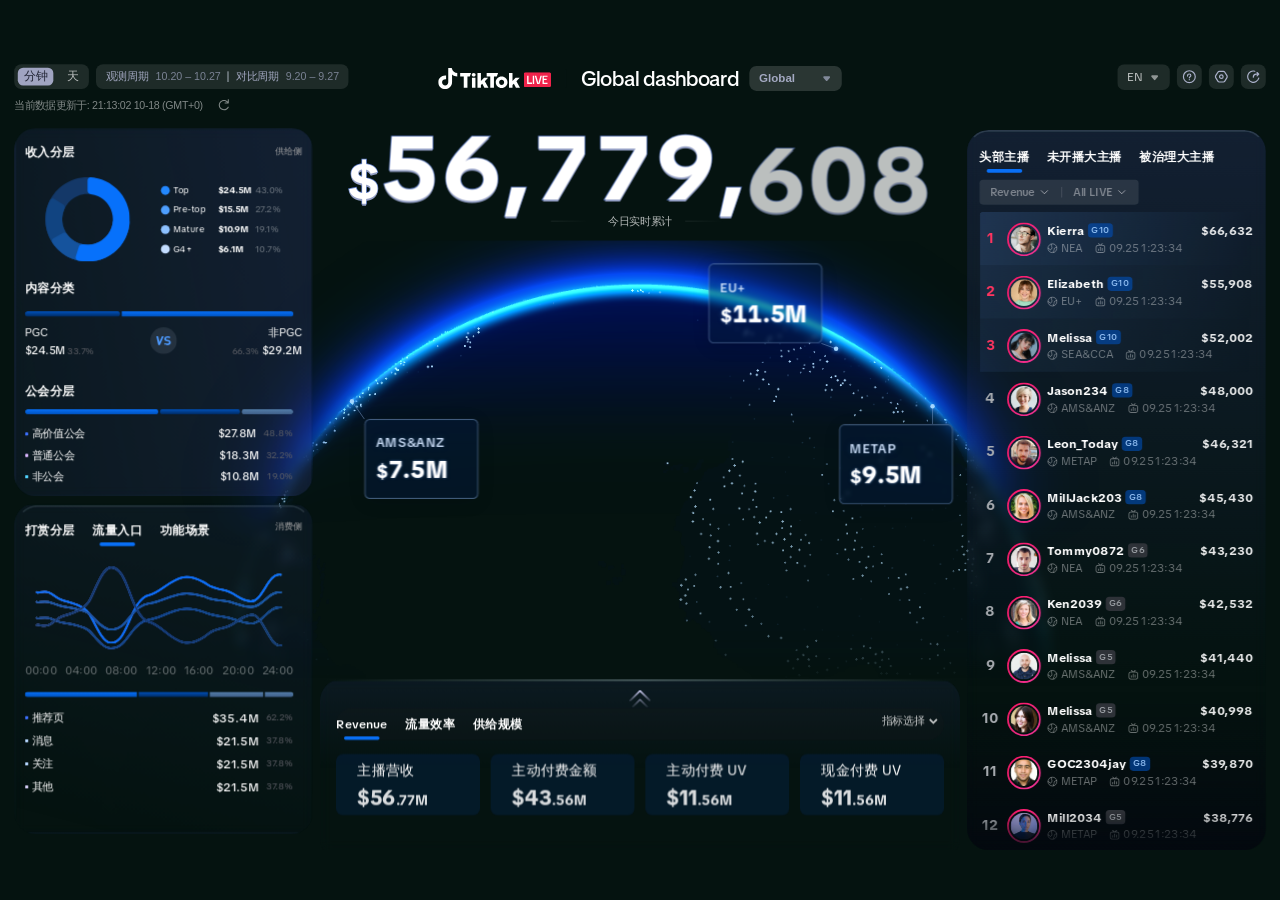
==== commit 926df07d: "Slow and soften the live revenue animation" ====
--- a/index.html
+++ b/index.html
@@ -6,7 +6,7 @@
 <title>TikTok LIVE · Global dashboard</title>
 <link rel="icon" href="data:,">
 <link rel="stylesheet" href="dashboard.css?v=20261103-particle-depth">
-<script src="dashboard.js?v=20261103-particle-depth" type="module"></script>
+<script src="dashboard.js?v=20261103-gentle-revenue" type="module"></script>
 </head>
 <body>
 <main class="dashboard" id="dashboard" aria-label="TikTok LIVE 全球数据看板">
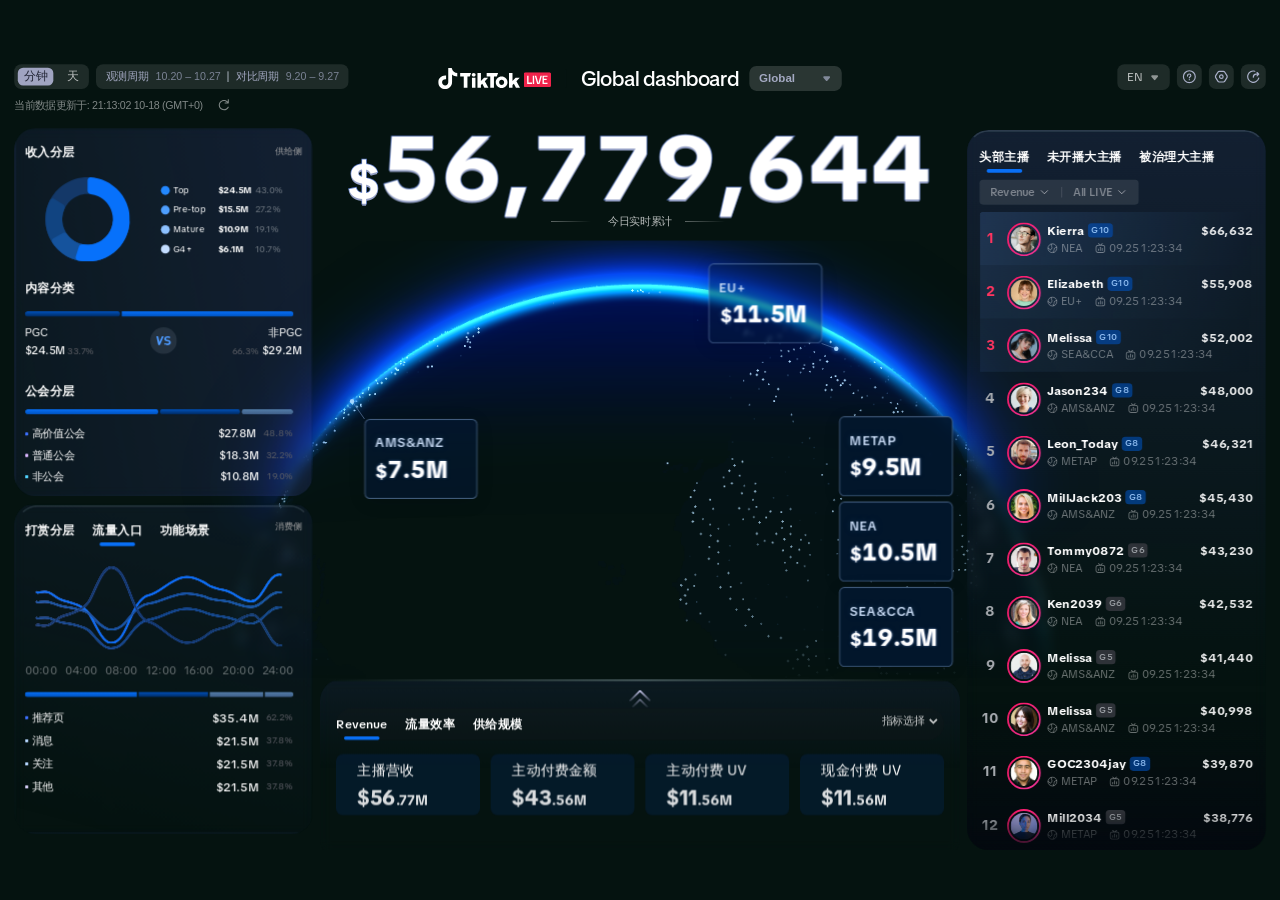
==== commit cb5dd48b: "Roll revenue digits down and dock offscreen region cards" ====
--- a/index.html
+++ b/index.html
@@ -5,8 +5,8 @@
 <meta name="theme-color" content="#060613">
 <title>TikTok LIVE · Global dashboard</title>
 <link rel="icon" href="data:,">
-<link rel="stylesheet" href="dashboard.css?v=20261103-particle-depth">
-<script src="dashboard.js?v=20261103-gentle-revenue" type="module"></script>
+<link rel="stylesheet" href="dashboard.css?v=20261103-roll-and-dock">
+<script src="dashboard.js?v=20261103-roll-and-dock" type="module"></script>
 </head>
 <body>
 <main class="dashboard" id="dashboard" aria-label="TikTok LIVE 全球数据看板">
--- a/dashboard.css
+++ b/dashboard.css
@@ -119,3 +119,8 @@
 .date-tools,.brand-line,.utility-tools{opacity:var(--panel-opacity,0);transform:translateY(var(--panel-shift,10px))}
 .total>strong{font-variant-numeric:tabular-nums}
 .total>strong>span{display:inline-block}
+
+.total>strong>span{position:relative;overflow:clip}
+.total>strong>span>span{display:inline-block}
+.total>strong>span>.revenue-outgoing{position:absolute;top:0;left:0}
+.region-card.is-docked{background:rgba(3,23,45,.94)}
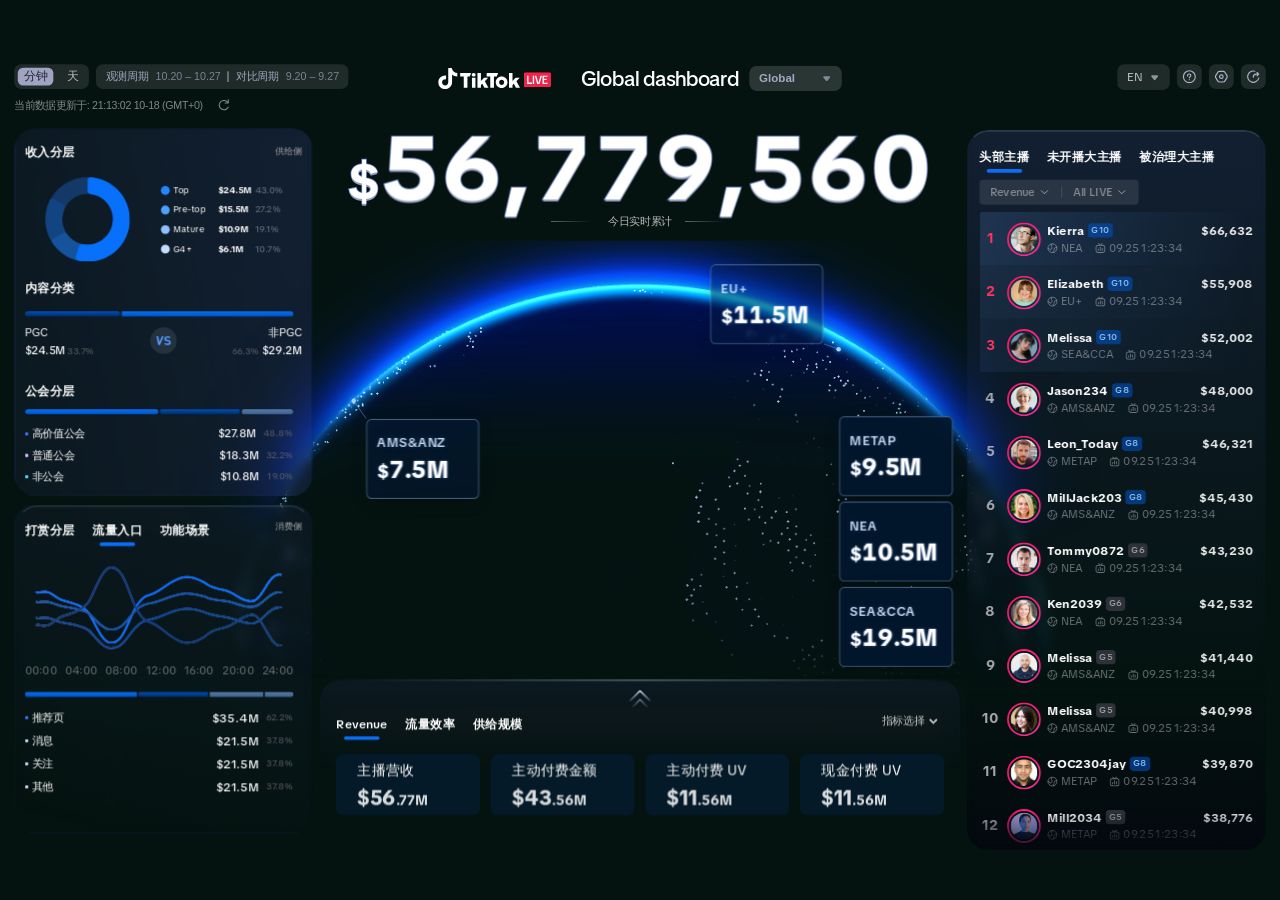
==== commit f1f9b568: "Shorten the revenue digit roll" ====
--- a/index.html
+++ b/index.html
@@ -6,7 +6,7 @@
 <title>TikTok LIVE · Global dashboard</title>
 <link rel="icon" href="data:,">
 <link rel="stylesheet" href="dashboard.css?v=20261103-roll-and-dock">
-<script src="dashboard.js?v=20261103-roll-and-dock" type="module"></script>
+<script src="dashboard.js?v=20261103-shorter-roll" type="module"></script>
 </head>
 <body>
 <main class="dashboard" id="dashboard" aria-label="TikTok LIVE 全球数据看板">
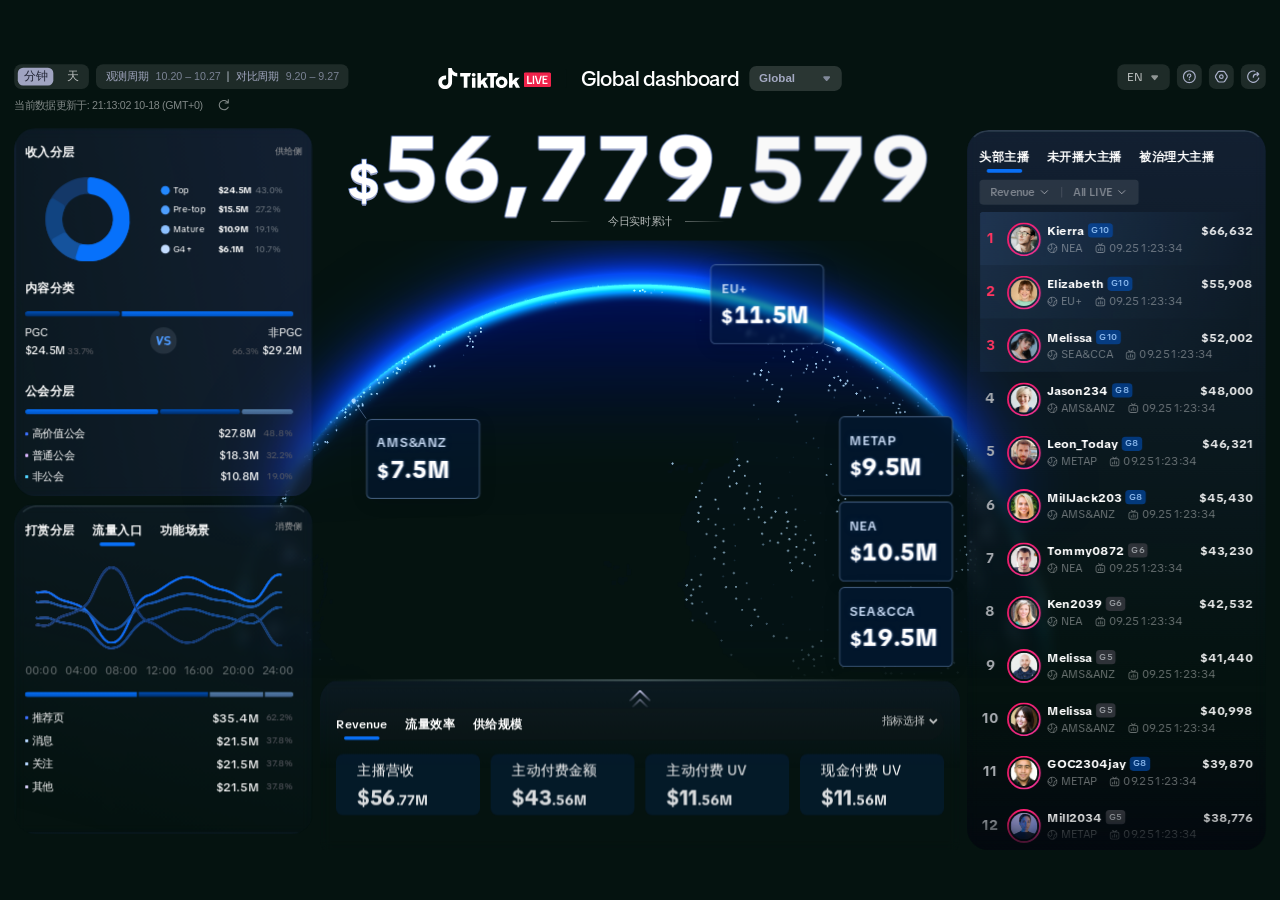
==== commit 52aca981: "Remove overlap between outgoing and incoming revenue digits" ====
--- a/index.html
+++ b/index.html
@@ -6,7 +6,7 @@
 <title>TikTok LIVE · Global dashboard</title>
 <link rel="icon" href="data:,">
 <link rel="stylesheet" href="dashboard.css?v=20261103-roll-and-dock">
-<script src="dashboard.js?v=20261103-shorter-roll" type="module"></script>
+<script src="dashboard.js?v=20261103-clean-roll" type="module"></script>
 </head>
 <body>
 <main class="dashboard" id="dashboard" aria-label="TikTok LIVE 全球数据看板">
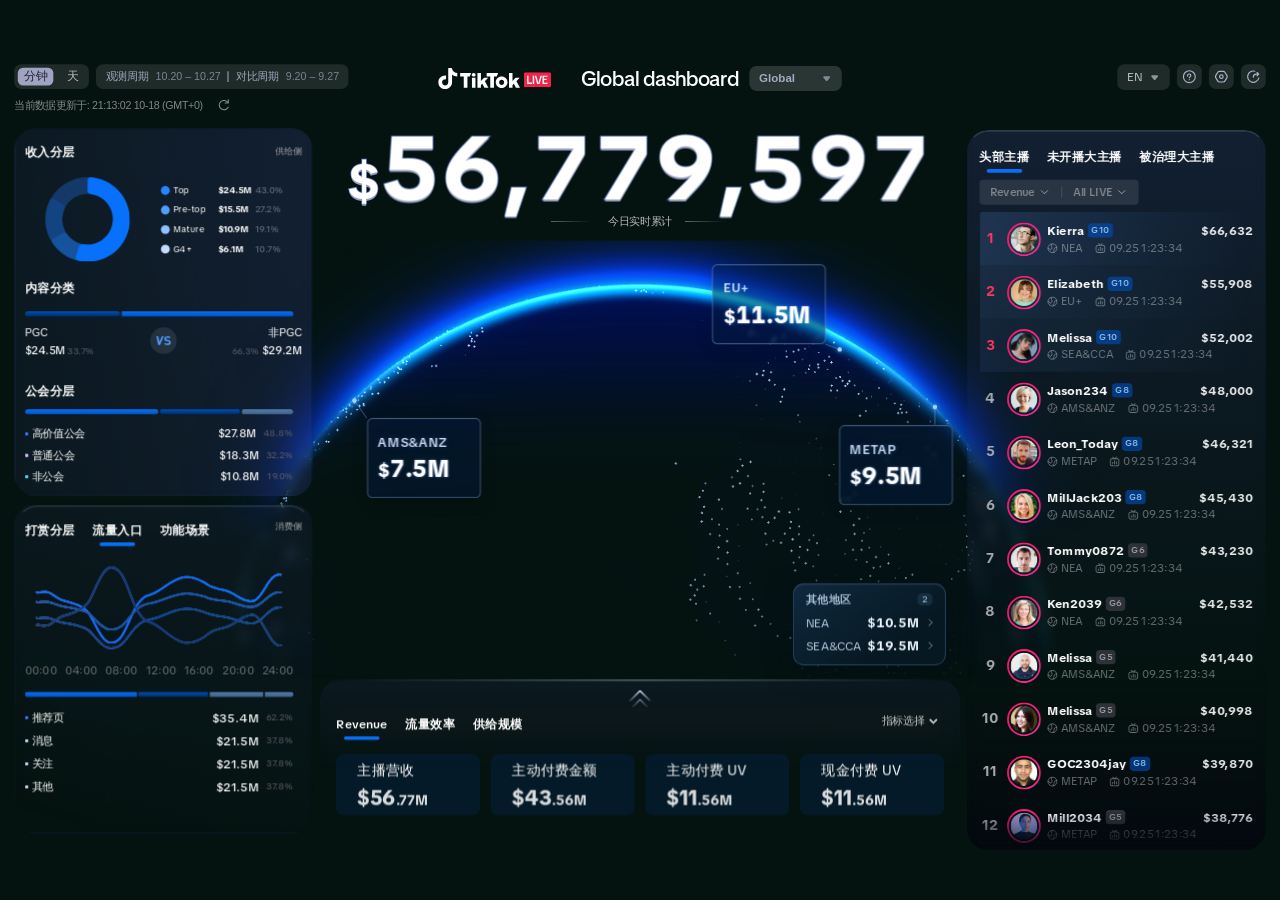
==== commit 3d8f4327: "Group offscreen globe regions into a compact summary" ====
--- a/index.html
+++ b/index.html
@@ -5,8 +5,8 @@
 <meta name="theme-color" content="#060613">
 <title>TikTok LIVE · Global dashboard</title>
 <link rel="icon" href="data:,">
-<link rel="stylesheet" href="dashboard.css?v=20261103-roll-and-dock">
-<script src="dashboard.js?v=20261103-clean-roll" type="module"></script>
+<link rel="stylesheet" href="dashboard.css?v=local-region-summary">
+<script src="dashboard.js?v=local-region-summary" type="module"></script>
 </head>
 <body>
 <main class="dashboard" id="dashboard" aria-label="TikTok LIVE 全球数据看板">
@@ -38,7 +38,11 @@
 </aside>
 <section class="center-column" aria-label="全球区域概览">
 <div class="earth-stage"><iframe class="earth-frame" src="./earth-demo/demo.html?embed=dashboard&amp;v=20261103-particle-depth" title="互动地球：悬停放大颗粒，拖动旋转，滚轮缩放，双击复位" loading="eager"></iframe></div>
-<div class="region-panels" aria-label="地区营收"><svg class="region-guides" width="720" height="620" aria-hidden="true"></svg><button class="region-card" data-region="AMS&ANZ" aria-label="查看 AMS&ANZ 区域" aria-pressed="false" style="visibility:hidden;opacity:0"><span>AMS&ANZ</span><strong><small>$</small>7.5M</strong></button><button class="region-card" data-region="EU+" aria-label="查看 EU+ 区域" aria-pressed="false" style="visibility:hidden;opacity:0"><span>EU+</span><strong><small>$</small>11.5M</strong></button><button class="region-card" data-region="METAP" aria-label="查看 METAP 区域" aria-pressed="false" style="visibility:hidden;opacity:0"><span>METAP</span><strong><small>$</small>9.5M</strong></button><button class="region-card" data-region="NEA" aria-label="查看 NEA 区域" aria-pressed="false" style="visibility:hidden;opacity:0"><span>NEA</span><strong><small>$</small>10.5M</strong></button><button class="region-card" data-region="SEA&CCA" aria-label="查看 SEA&CCA 区域" aria-pressed="false" style="visibility:hidden;opacity:0"><span>SEA&CCA</span><strong><small>$</small>19.5M</strong></button></div>
+<div class="region-panels" aria-label="地区营收"><svg class="region-guides" width="720" height="620" aria-hidden="true"></svg><button class="region-card" data-region="AMS&ANZ" aria-label="查看 AMS&ANZ 区域" aria-pressed="false" inert><span>AMS&ANZ</span><strong><small>$</small>7.5M</strong></button><button class="region-card" data-region="EU+" aria-label="查看 EU+ 区域" aria-pressed="false" inert><span>EU+</span><strong><small>$</small>11.5M</strong></button><button class="region-card" data-region="METAP" aria-label="查看 METAP 区域" aria-pressed="false" inert><span>METAP</span><strong><small>$</small>9.5M</strong></button><button class="region-card" data-region="NEA" aria-label="查看 NEA 区域" aria-pressed="false" inert><span>NEA</span><strong><small>$</small>10.5M</strong></button><button class="region-card" data-region="SEA&CCA" aria-label="查看 SEA&CCA 区域" aria-pressed="false" inert><span>SEA&CCA</span><strong><small>$</small>19.5M</strong></button></div>
+<section class="region-summary" aria-labelledby="region-summary-title" inert>
+  <div class="region-summary-heading"><h2 id="region-summary-title">其他地区</h2><span class="region-summary-count" aria-hidden="true"></span></div>
+  <div class="region-summary-list"></div>
+</section>
 <button class="expand-metrics" id="expand-metrics" aria-label="展开或收起指标" disabled aria-hidden="true"><img src="assets/figma-nov03/62e5d.svg" alt="" class="" ></button>
 <section class="panel metrics-panel" data-node-id="1:2023"><div class="tabs metric-tabs" role="tablist" aria-label="核心指标"><button role="tab" aria-selected="true" data-metric="0">Revenue</button><button role="tab" aria-selected="false" data-metric="1">流量效率</button><button role="tab" aria-selected="false" data-metric="2">供给规模</button><select class="metric-picker" id="metric-picker" aria-label="指标选择"><option value="" selected disabled>指标选择</option><option value="0">Revenue</option><option value="1">流量效率</option><option value="2">供给规模</option></select></div><div class="metric-cards" id="metric-cards"></div></section>
 </section>
@@ -53,4 +57,4 @@
 <dialog id="date-dialog"><form id="date-form"><div class="dialog-heading"><h2>选择日期</h2><button type="button" data-close aria-label="关闭">×</button></div><label>开始日期<input id="date-start" type="date" required></label><label>结束日期<input id="date-end" type="date" required></label><p id="date-error" role="alert"></p><div class="dialog-actions"><button type="button" id="today">Today</button><button type="submit">应用</button></div></form></dialog>
 <dialog id="help-dialog"><div class="dialog-heading"><h2>Global dashboard</h2><button data-close aria-label="关闭">×</button></div><p>查看全球及各区域的营收、供给和消费分层数据。</p><p>可切换区域、日期、分析标签和主播榜单。中央地球支持拖动旋转、滚轮缩放，双击可复位。</p><p class="muted">当前为 Figma 演示数据。</p></dialog>
 <div id="toast" role="status" aria-live="polite"></div>
-</body></html>+</body></html>
--- a/dashboard.css
+++ b/dashboard.css
@@ -123,4 +123,21 @@
 .total>strong>span{position:relative;overflow:clip}
 .total>strong>span>span{display:inline-block}
 .total>strong>span>.revenue-outgoing{position:absolute;top:0;left:0}
-.region-card.is-docked{background:rgba(3,23,45,.94)}
+.region-card{--region-reveal:0;--region-lift:0px;opacity:0;visibility:hidden;pointer-events:none;transform:translateY(calc(5px + var(--region-lift)));transition:opacity .22s ease,transform .26s cubic-bezier(.2,.75,.3,1),visibility 0s .22s}
+.region-card.is-visible{opacity:var(--region-reveal);visibility:visible;pointer-events:auto;transform:translateY(var(--region-lift));transition-delay:0s}
+.region-guides g{opacity:0;transition:opacity .18s ease}
+.region-guides g.is-visible{opacity:var(--region-reveal)}
+.region-summary{position:absolute;z-index:4;right:16px;bottom:206px;width:172px;padding:8px;border:1px solid #8abaff3d;border-radius:12px;background:linear-gradient(145deg,#112c44e8,#071923f5 72%);box-shadow:inset 0 1px 0 #d7ecff0d,0 10px 30px #020e1780;backdrop-filter:blur(12px);visibility:hidden;opacity:0;transform:translateY(6px);transition:opacity .24s ease,transform .28s cubic-bezier(.2,.75,.3,1),bottom .2s ease,visibility 0s .24s}
+.center-column:has(.expanded) .region-summary{bottom:323px}
+.region-summary.is-visible{visibility:visible;opacity:1;transform:translateY(0);transition-delay:0s}
+.region-summary-heading{display:flex;align-items:center;justify-content:space-between;gap:8px;height:22px;padding:0 6px 4px;color:#a9c1d7}
+.region-summary-heading h2{margin:0;font-size:12px;line-height:16px;font-weight:600;letter-spacing:.04em}
+.region-summary-count{min-width:17px;text-align:center;border-radius:5px;background:#83b9ed1f;color:#b6d6f2;font-size:10px;line-height:14px;font-variant-numeric:tabular-nums}
+.region-summary-row{display:grid;grid-template-rows:0fr;opacity:0;transform:translateY(3px);transition:grid-template-rows .28s cubic-bezier(.2,.75,.3,1),opacity .17s ease,transform .24s cubic-bezier(.2,.75,.3,1)}
+.region-summary-row.is-visible{grid-template-rows:1fr;opacity:1;transform:translateY(0)}
+.region-summary-row>div{min-height:0;overflow:hidden}
+.region-summary-button{display:grid;grid-template-columns:1fr auto 9px;align-items:center;gap:6px;width:100%;height:26px;padding:0 6px;border-radius:5px;color:#b5cce2;text-align:left;font-size:13px;white-space:nowrap;transition:background-color .18s ease,color .18s ease}
+.region-summary-button strong{font-size:15px;font-weight:700;color:#eff7ff;font-variant-numeric:tabular-nums}
+.region-summary-button::after{content:'';width:5px;height:5px;justify-self:center;border-top:1px solid currentColor;border-right:1px solid currentColor;transform:rotate(45deg);opacity:.5}
+.region-summary-button:is(:hover,:focus-visible,[aria-pressed=true]){background:#62abff26;color:#f3f8ff}
+.region-summary-button:focus-visible{outline:1px solid #a8d7ff;outline-offset:-1px}
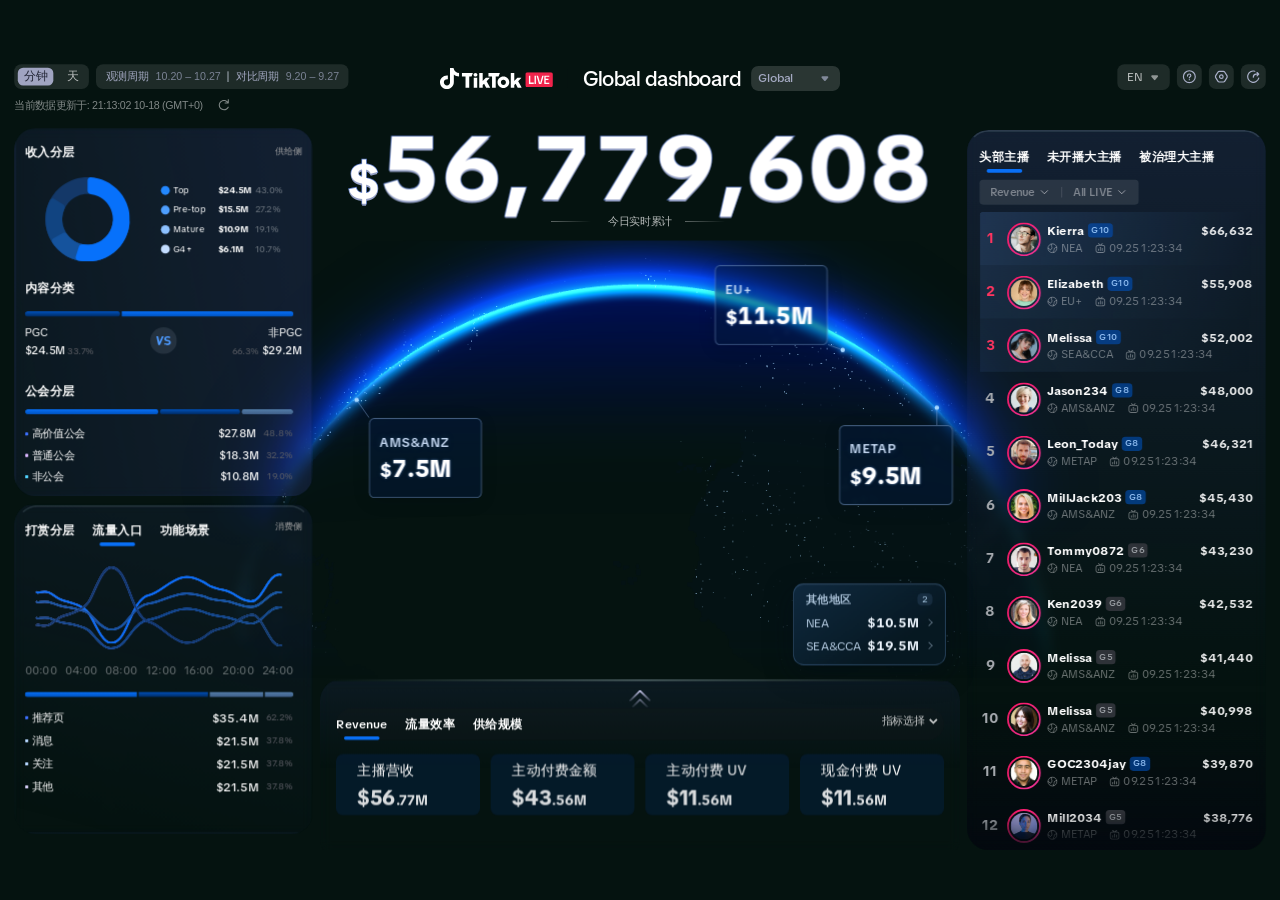
==== commit 6ee62b7d: "Add regional particle morphs and unify upward signal effects" ====
--- a/index.html
+++ b/index.html
@@ -5,8 +5,8 @@
 <meta name="theme-color" content="#060613">
 <title>TikTok LIVE · Global dashboard</title>
 <link rel="icon" href="data:,">
-<link rel="stylesheet" href="dashboard.css?v=local-region-summary">
-<script src="dashboard.js?v=local-region-summary" type="module"></script>
+<link rel="stylesheet" href="dashboard.css?v=20261105-particle-polish">
+<script src="dashboard.js?v=20261105-particle-polish" type="module"></script>
 </head>
 <body>
 <main class="dashboard" id="dashboard" aria-label="TikTok LIVE 全球数据看板">
@@ -16,7 +16,7 @@
 <div class="update-line"><span id="update-time">当前数据更新于: 21:13:02 10-18 (GMT+0)</span><button class="icon-button tiny" id="refresh-data" aria-label="刷新数据"><span class="refresh-glyph" aria-hidden="true"></span></button></div>
 </div>
 <div class="headline">
-<div class="brand-line"><div class="brand" aria-label="TikTok LIVE"><img src="assets/figma-nov02/new-39-302-46440.svg" alt="" class="tiktok-logo" ><img src="assets/figma-nov02/new-39-302-3f782.svg" alt="" class="live-logo" ></div><i class="brand-divider"></i><h1>Global dashboard</h1><label class="region-select"><select id="region-select" aria-label="选择区域"><option>Global</option><option>AMS&ANZ</option><option>EU+</option><option>METAP</option><option>NEA</option><option>SEA&CCA</option></select><img src="assets/figma/1-608-21f97.svg" alt="" class="" ></label></div>
+<div class="brand-line"><div class="brand" aria-label="TikTok LIVE"><img src="assets/figma-nov02/new-39-302-46440.svg" alt="" class="tiktok-logo" ><img src="assets/figma-nov02/new-39-302-3f782.svg" alt="" class="live-logo" ></div><i class="brand-divider"></i><h1>Global dashboard</h1><div class="region-select"><button class="region-return" id="region-return" aria-label="返回全球概览" title="返回全球概览" inert>Global</button><select id="region-select" aria-label="选择区域"><option>Global</option><option>AMS&ANZ</option><option>EU+</option><option>METAP</option><option>NEA</option><option>SEA&CCA</option></select><img src="assets/figma/1-608-21f97.svg" alt="" class="" ></div></div>
 <div class="total" aria-label="总营收 56,779,450 美元"><span>$</span><strong data-total="56779450">0</strong></div><div class="realtime-caption"><img src="assets/figma-nov02/new-39-302-7f5d8.svg" alt=""><span>今日实时累计</span><img src="assets/figma-nov02/new-39-302-db8d5.svg" alt=""></div>
 </div>
 <div class="utility-tools"><button class="language-control" id="language" aria-label="切换语言">EN <img src="assets/figma-nov02/new-39-3369-b4bae.svg" alt=""></button><button class="icon-button" id="help" aria-label="查看看板说明"><img src="assets/figma-nov03/2cccf.svg" alt="" class="" ></button><button class="icon-button" id="share" aria-label="复制看板链接"><img src="assets/figma-nov03/46aab.svg" alt="" class="" ></button><button class="icon-button" id="settings" aria-label="地球显示设置"><img src="assets/figma-nov03/266c3.svg" alt="" class="" ></button></div>
@@ -37,7 +37,7 @@
 </section>
 </aside>
 <section class="center-column" aria-label="全球区域概览">
-<div class="earth-stage"><iframe class="earth-frame" src="./earth-demo/demo.html?embed=dashboard&amp;v=20261103-particle-depth" title="互动地球：悬停放大颗粒，拖动旋转，滚轮缩放，双击复位" loading="eager"></iframe></div>
+<div class="earth-stage"><iframe class="earth-frame" src="./earth-demo/demo.html?embed=dashboard&amp;v=20261105-particle-polish" title="互动地球：悬停放大颗粒，拖动旋转，滚轮缩放，双击复位" loading="eager"></iframe></div>
 <div class="region-panels" aria-label="地区营收"><svg class="region-guides" width="720" height="620" aria-hidden="true"></svg><button class="region-card" data-region="AMS&ANZ" aria-label="查看 AMS&ANZ 区域" aria-pressed="false" inert><span>AMS&ANZ</span><strong><small>$</small>7.5M</strong></button><button class="region-card" data-region="EU+" aria-label="查看 EU+ 区域" aria-pressed="false" inert><span>EU+</span><strong><small>$</small>11.5M</strong></button><button class="region-card" data-region="METAP" aria-label="查看 METAP 区域" aria-pressed="false" inert><span>METAP</span><strong><small>$</small>9.5M</strong></button><button class="region-card" data-region="NEA" aria-label="查看 NEA 区域" aria-pressed="false" inert><span>NEA</span><strong><small>$</small>10.5M</strong></button><button class="region-card" data-region="SEA&CCA" aria-label="查看 SEA&CCA 区域" aria-pressed="false" inert><span>SEA&CCA</span><strong><small>$</small>19.5M</strong></button></div>
 <section class="region-summary" aria-labelledby="region-summary-title" inert>
   <div class="region-summary-heading"><h2 id="region-summary-title">其他地区</h2><span class="region-summary-count" aria-hidden="true"></span></div>
--- a/dashboard.css
+++ b/dashboard.css
@@ -123,8 +123,10 @@
 .total>strong>span{position:relative;overflow:clip}
 .total>strong>span>span{display:inline-block}
 .total>strong>span>.revenue-outgoing{position:absolute;top:0;left:0}
-.region-card{--region-reveal:0;--region-lift:0px;opacity:0;visibility:hidden;pointer-events:none;transform:translateY(calc(5px + var(--region-lift)));transition:opacity .22s ease,transform .26s cubic-bezier(.2,.75,.3,1),visibility 0s .22s}
-.region-card.is-visible{opacity:var(--region-reveal);visibility:visible;pointer-events:auto;transform:translateY(var(--region-lift));transition-delay:0s}
+.region-label{position:absolute;width:127.5px;height:90px;--region-reveal:0;--region-lift:0px;opacity:0;visibility:hidden;pointer-events:none;transform:translateY(calc(5px + var(--region-lift)));transition:opacity .22s ease,transform .26s cubic-bezier(.2,.75,.3,1),visibility 0s .22s}
+.region-label.is-visible{opacity:var(--region-reveal);visibility:visible;transform:translateY(var(--region-lift));transition-delay:0s}
+.region-label>.region-card{left:0;top:0;pointer-events:inherit}
+.region-label.is-visible>.region-card{pointer-events:auto}
 .region-guides g{opacity:0;transition:opacity .18s ease}
 .region-guides g.is-visible{opacity:var(--region-reveal)}
 .region-summary{position:absolute;z-index:4;right:16px;bottom:206px;width:172px;padding:8px;border:1px solid #8abaff3d;border-radius:12px;background:linear-gradient(145deg,#112c44e8,#071923f5 72%);box-shadow:inset 0 1px 0 #d7ecff0d,0 10px 30px #020e1780;backdrop-filter:blur(12px);visibility:hidden;opacity:0;transform:translateY(6px);transition:opacity .24s ease,transform .28s cubic-bezier(.2,.75,.3,1),bottom .2s ease,visibility 0s .24s}
@@ -141,3 +143,17 @@
 .region-summary-button::after{content:'';width:5px;height:5px;justify-self:center;border-top:1px solid currentColor;border-right:1px solid currentColor;transform:rotate(45deg);opacity:.5}
 .region-summary-button:is(:hover,:focus-visible,[aria-pressed=true]){background:#62abff26;color:#f3f8ff}
 .region-summary-button:focus-visible{outline:1px solid #a8d7ff;outline-offset:-1px}
+.region-select{display:flex;align-items:center}
+.region-select select{width:auto;min-width:78px;flex:1;padding:0 26px 0 8px}
+.region-select select,.region-return{font-family:TikTok,'PingFang SC',sans-serif;font-size:13px;font-weight:500;line-height:28px;height:28px}
+.region-select img{top:50%;transform:translateY(-50%)}
+.region-return{display:flex;align-items:center;justify-content:center;gap:8px;flex-shrink:0;width:0;padding:0;overflow:hidden;opacity:0;color:#97b3c9;white-space:nowrap;transition:width .28s cubic-bezier(.2,.75,.3,1),opacity .2s ease,color .18s ease}
+.region-return::after{content:'';flex:none;width:4px;height:4px;border-top:1px solid #ffffff60;border-right:1px solid #ffffff60;transform:rotate(45deg)}
+.region-return.is-visible{width:68px;opacity:1}
+.region-return:hover{color:#e6f4ff}
+.region-return:focus-visible{outline:1px solid #a8d7ff;outline-offset:-2px;border-radius:6px}
+.region-card.is-detail>span{padding-right:22px;font-size:14px}
+.region-close{position:absolute;right:5px;top:5px;z-index:1;display:grid;place-items:center;width:24px;height:24px;padding:0;border-radius:50%;color:#b1c6d8;pointer-events:none;opacity:0;visibility:hidden;transition:opacity .18s ease,background .18s ease,color .18s ease,visibility 0s .18s}
+.region-close.is-visible{visibility:visible;opacity:1;pointer-events:auto;transition-delay:0s}
+.region-close:hover{background:#8dbbf526;color:#e2f4ff}
+.region-close:focus-visible{outline:1px solid #a8d7ff;outline-offset:-2px;background:#8dbbf526}
